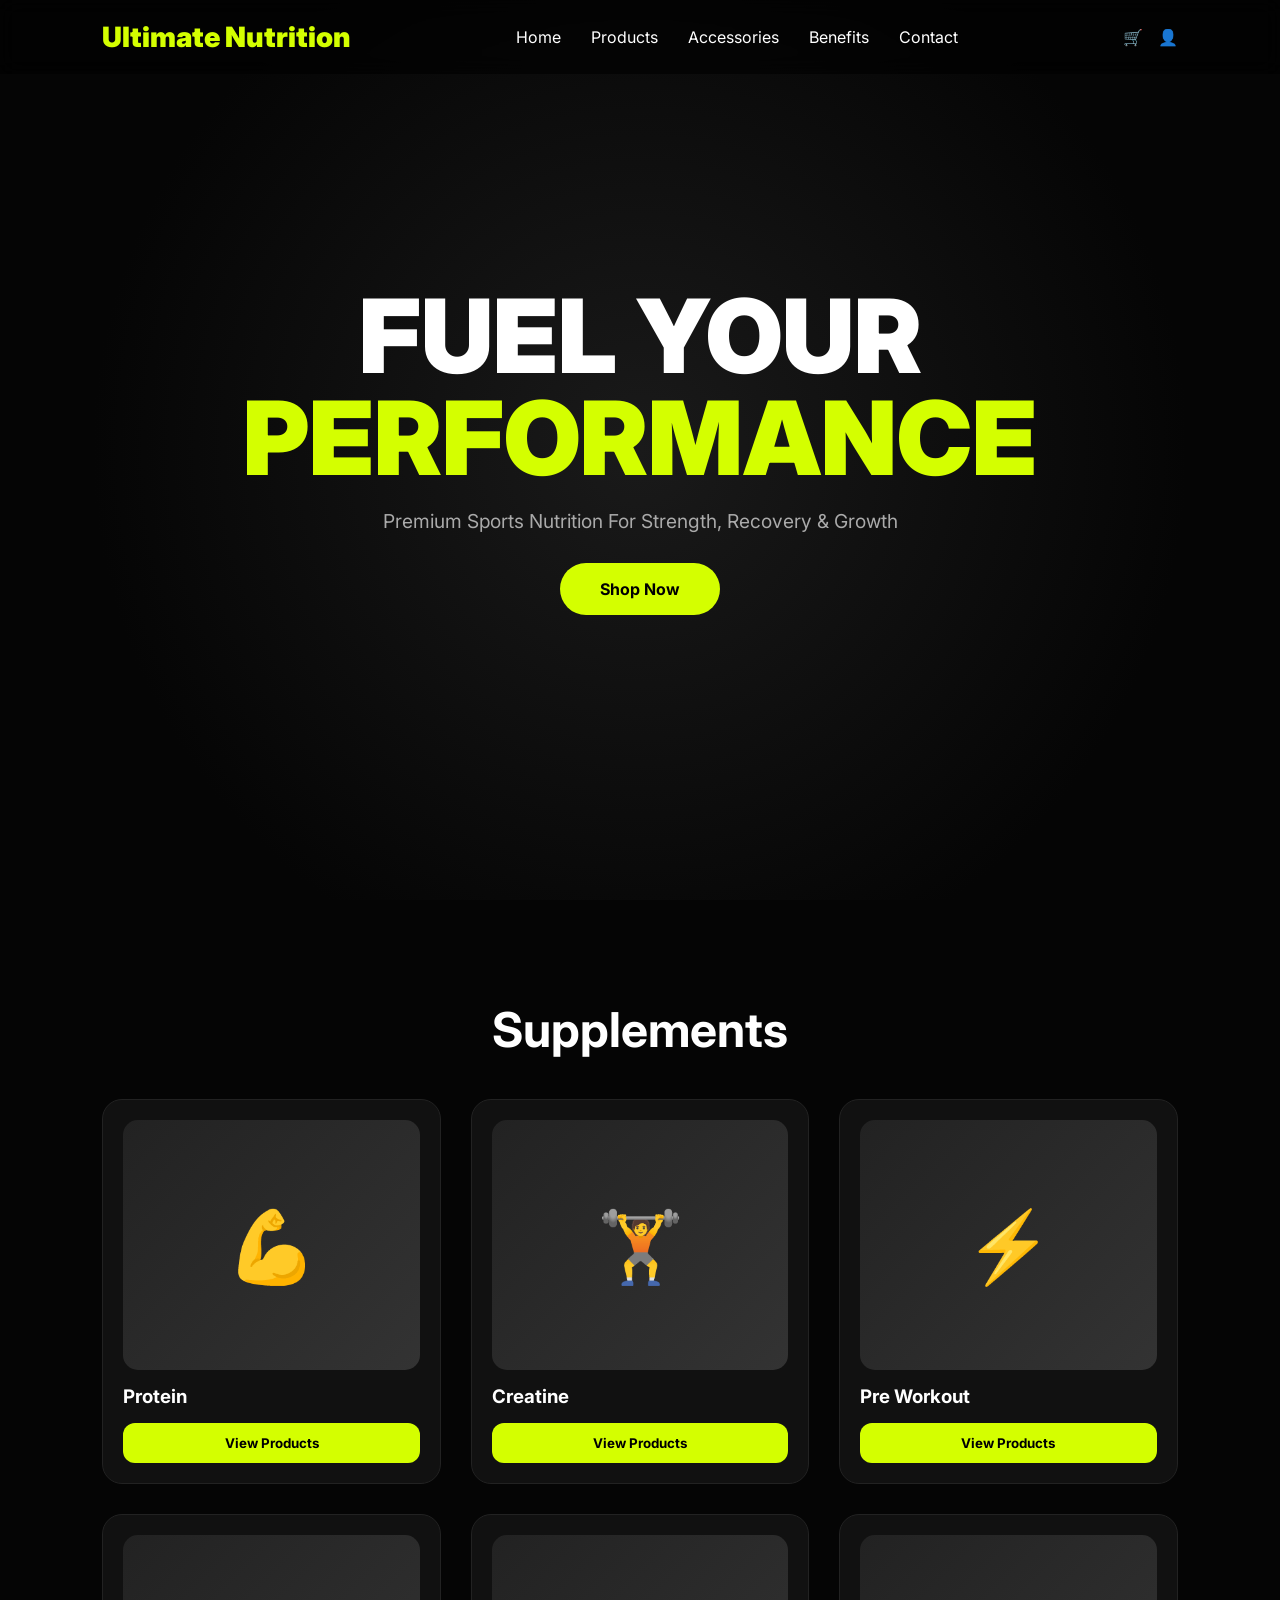
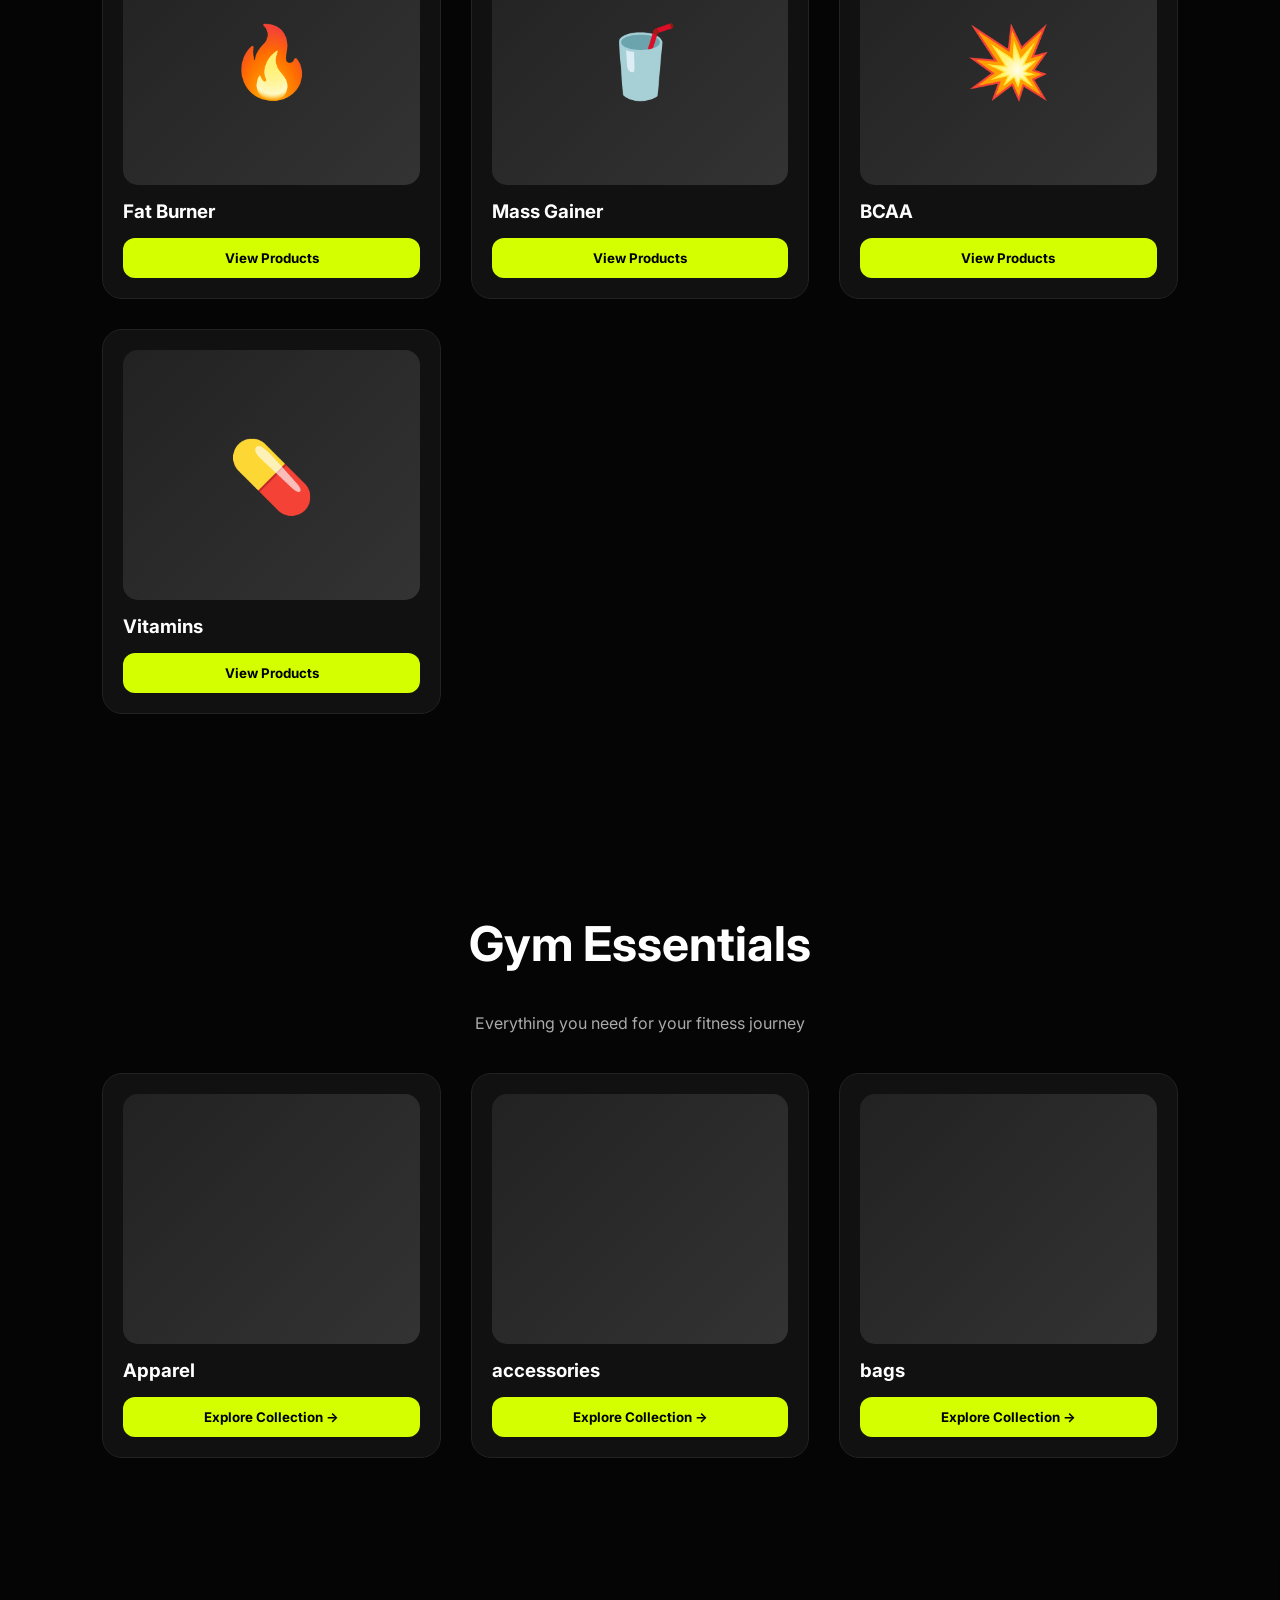
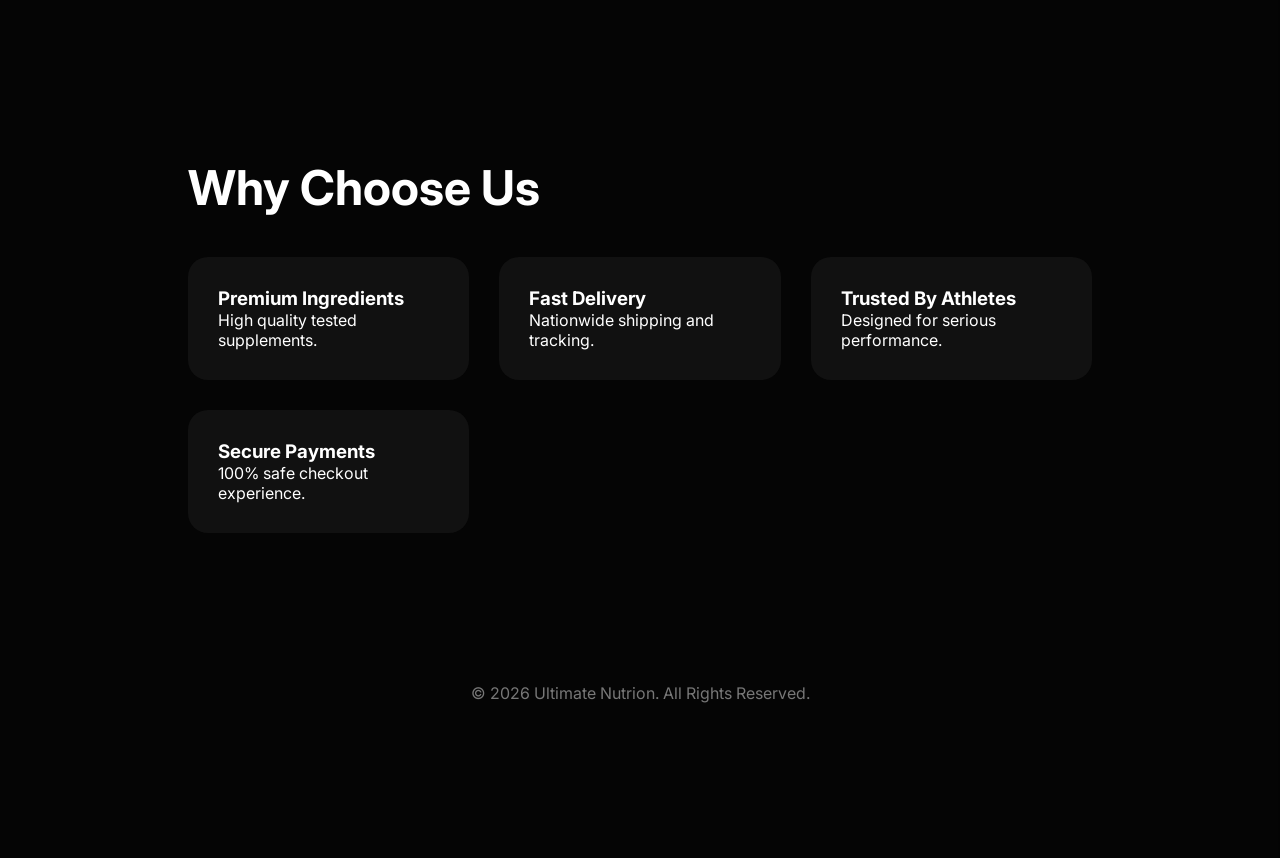
==== 01.html @ a59e11cc "Add files via upload" ====
<!DOCTYPE html>
<html lang="en">
<head>
<meta charset="UTF-8">
<meta name="viewport" content="width=device-width, initial-scale=1.0">
<title>Ultimate Nutrition - Premium Supplements</title>

<link href="https://fonts.googleapis.com/css2?family=Inter:wght@300;400;500;700;900&display=swap" rel="stylesheet">

<style>
*{
margin:0;
padding:0;
box-sizing:border-box;
font-family:Inter,sans-serif;
}

body{
background:#050505;
color:white;
overflow-x:hidden;
}

nav{
position:fixed;
top:0;
width:100%;
padding:20px 8%;
display:flex;
justify-content:space-between;
align-items:center;
background:rgba(0,0,0,.6);
backdrop-filter:blur(10px);
z-index:1000;
}

.logo{
font-size:28px;
font-weight:900;
color:#d4ff00;
}

nav ul{
display:flex;
gap:30px;
list-style:none;
}

nav a{
color:white;
text-decoration:none;
}

.hero{
height:100vh;
display:flex;
align-items:center;
justify-content:center;
text-align:center;
padding:0 20px;
background:
radial-gradient(circle at center,#1a1a1a 0%,#050505 70%);
}

.hero-content{
animation:fadeUp 1s ease forwards;
}

.hero h1{
font-size:clamp(3rem,8vw,7rem);
font-weight:900;
line-height:1;
}

.hero span{
color:#d4ff00;
}

.hero p{
margin-top:20px;
font-size:1.2rem;
color:#aaa;
}

.btn{
display:inline-block;
margin-top:30px;
padding:16px 40px;
background:#d4ff00;
color:black;
font-weight:700;
border-radius:50px;
text-decoration:none;
transition:.3s;
}

.btn:hover{
transform:translateY(-5px);
}

.section{
padding:100px 8%;
}

.section-title{
font-size:3rem;
margin-bottom:40px;
}

.products{
display:grid;
grid-template-columns:repeat(auto-fit,minmax(250px,1fr));
gap:30px;
}

.card{
background:#111;
border:1px solid #222;
border-radius:20px;
padding:20px;
transition:.4s;
}

.card:hover{
transform:translateY(-10px);
border-color:#d4ff00;
}

.product-image{
height:250px;
border-radius:15px;
background:linear-gradient(135deg,#222,#333);
display:flex;
align-items:center;
justify-content:center;
font-size:70px;
}

.card h3{
margin-top:15px;
}

.price{
margin-top:10px;
font-size:24px;
font-weight:700;
color:#d4ff00;
}

.buy{
margin-top:15px;
width:100%;
padding:12px;
border:none;
border-radius:12px;
background:#d4ff00;
font-weight:700;
cursor:pointer;
}

.features{
display:grid;
grid-template-columns:repeat(auto-fit,minmax(250px,1fr));
gap:30px;
}

.feature{
background:#111;
padding:30px;
border-radius:20px;
}

footer{
padding:50px;
text-align:center;
color:#777;
}

.reveal{
opacity:0;
transform:translateY(50px);
transition:1s;
}

.reveal.active{
opacity:1;
transform:translateY(0);
}

@keyframes fadeUp{
from{
opacity:0;
transform:translateY(100px);
}
to{
opacity:1;
transform:translateY(0);
}
}
.hamburger{
    display:none;
    font-size:30px;
    cursor:pointer;
}

@media(max-width:768px){

    nav ul{
        position:absolute;
        top:80px;
        left:-100%;
        width:100%;
        flex-direction:column;
        background:#111;
        padding:30px;
        transition:.4s;
    }

    nav ul.active{
        left:0;
    }

    .hamburger{
        display:block;
    }
}
.account{
position:relative;
display:flex;
align-items:center;
}
.nav-icons{
display:flex;
align-items:center;
gap:15px;
}

.nav-icons a{
color:white;
text-decoration:none;
display:flex;
align-items:center;
}
.dropdown{
display:none;
position:absolute;
right:0;
top:40px;
background:#111;
padding:15px;
border-radius:10px;
min-width:150px;
}

.dropdown a{
display:block;
padding:10px;
color:white;
text-decoration:none;
}

.dropdown.show{
display:block;
}
.cart-sidebar{
position:fixed;
top:0;
right:-400px;
width:380px;
height:100vh;
background:#111;
z-index:99999;
transition:.4s;
padding:20px;
overflow-y:auto;
border-left:2px solid #d4ff00;
}

.cart-sidebar.active{
right:0;
}

.cart-header{
display:flex;
justify-content:space-between;
align-items:center;
margin-bottom:20px;
}

.cart-header span{
cursor:pointer;
font-size:24px;
}

.cart-item{
background:#1a1a1a;
padding:18px;
border-radius:15px;
margin-bottom:15px;
border:1px solid #333;
transition:.3s;
}

.cart-item:hover{
border-color:#d4ff00;
}
.qty-btn{
width:35px;
height:35px;
border:none;
background:#d4ff00;
font-size:18px;
font-weight:bold;
cursor:pointer;
border-radius:8px;
margin:0 8px;
}

.checkout-btn{
width:100%;
padding:15px;
background:#d4ff00;
border:none;
border-radius:12px;
font-weight:700;
margin-top:15px;
}
</style>
<link rel="stylesheet" href="cart.css">

</head>

<body>
<nav>

    <div class="hamburger" onclick="toggleMenu()">
        ☰
    </div>

    <div class="logo">
        Ultimate Nutrition
    </div>

    <ul>
        <li><a href="#">Home</a></li>
        <li><a href="#products">Products</a></li>
        <li><a href="#accessories">Accessories</a></li>
        <li><a href="#features">Benefits</a></li>
        <li><a href="#">Contact</a></li>
    </ul>

    <div class="nav-icons">

       <a href="#" id="cartBtn">🛒</a>

        <div class="account">

            <a href="#" id="profileLink">👤</a>

            <div class="dropdown" id="accountMenu">

                <a href="profile.html">My Profile</a>

                <a href="orders.html">My Orders</a>

                <a href="#" onclick="logout()">
                    Logout
                </a>

            </div>

        </div>

    </div>

</nav>
<section class="hero">

<div class="hero-content">

<h1>
FUEL YOUR
<span>PERFORMANCE</span>
</h1>

<p>
Premium Sports Nutrition For Strength, Recovery & Growth
</p>

<a href="#products" class="btn">
Shop Now
</a>

</div>

</section>

<section class="section reveal" id="products">

<center><h2 class="section-title">
Supplements
</h2></center>

<div class="products">
<div class="products">

<!-- PROTEIN -->
<div class="card"
onclick="window.location.href='product.html?category=whey-concentrate'">

<div class="product-image">💪</div>

<h3>Protein</h3>

<button class="buy">
View Products
</button>

</div>

<!-- CREATINE -->
<div class="card"
onclick="window.location.href='product.html?category=creatine'">

<div class="product-image">🏋️</div>

<h3>Creatine</h3>

<button class="buy">
View Products
</button>

</div>

<!-- PRE WORKOUT -->
<div class="card"
onclick="window.location.href='product.html?category=pre-workout'">

<div class="product-image">⚡</div>

<h3>Pre Workout</h3>

<button class="buy">
View Products
</button>

</div>

<!-- FAT BURNER -->
<div class="card"
onclick="window.location.href='product.html?category=fat-burner'">

<div class="product-image">🔥</div>

<h3>Fat Burner</h3>

<button class="buy">
View Products
</button>

</div>

<!-- MASS GAINER -->
<div class="card"
onclick="window.location.href='product.html?category=mass-gainer'">

<div class="product-image">🥤</div>

<h3>Mass Gainer</h3>

<button class="buy">
View Products
</button>

</div>

<!-- BCAA -->
<div class="card"
onclick="window.location.href='product.html?category=bcaa'">

<div class="product-image">💥</div>

<h3>BCAA</h3>

<button class="buy">
View Products
</button>

</div>

<!-- VITAMINS -->
<div class="card"
onclick="window.location.href='product.html?category=vitamins'">

<div class="product-image">💊</div>

<h3>Vitamins</h3>

<button class="buy">
View Products
</button>

</div>

</div>

</div>

</div>
</section>
</section>
<!-- gym accesories -->
<section class="section reveal" id="accessories">

<center>
<h2 class="section-title">
Gym Essentials
</h2>
<p style="color:#aaa;margin-bottom:40px;">
Everything you need for your fitness journey
</p>
</center>

<div class="products">

<div class="card">
<div class="product-image"></div>
<h3>Apparel</h3>
<button class="buy">Explore Collection →</button>
</div>

<div class="card">
<div class="product-image"></div>
<h3>accessories</h3>
<button class="buy">Explore Collection →</button>
</div>

<div class="card">
<div class="product-image"></div>
<h3>bags</h3>
<button class="buy">Explore Collection →</button>
</div>



</div>

</section>


<section class="section reveal" id="products">

<section class="section reveal" id="features">

<h2 class="section-title">
Why Choose Us
</h2>

<div class="features">

<div class="feature">
<h3>Premium Ingredients</h3>
<p>High quality tested supplements.</p>
</div>

<div class="feature">
<h3>Fast Delivery</h3>
<p>Nationwide shipping and tracking.</p>
</div>

<div class="feature">
<h3>Trusted By Athletes</h3>
<p>Designed for serious performance.</p>
</div>

<div class="feature">
<h3>Secure Payments</h3>
<p>100% safe checkout experience.</p>
</div>
</section>

</div>
<div id="cartSidebar" class="cart-sidebar">

    <div class="cart-header">
        <h2>My Cart</h2>
        <span onclick="closeCart()">✖</span>
    </div>

    <div id="cartItems"></div>

    <div class="cart-footer">
        <h3 id="cartTotal">₹0</h3>

        <button class="checkout-btn">
            Checkout
        </button>
    </div>

</div>



<footer>
© 2026 Ultimate Nutrion. All Rights Reserved.
</footer>


<script>
    function toggleMenu(){
    document.querySelector("nav ul")
    .classList.toggle("active");
}

document.querySelectorAll('a[href^="#"]').forEach(anchor=>{

anchor.addEventListener('click',function(e){

const target =
this.getAttribute('href');

if(target === "#"){
return;
}

e.preventDefault();

const element =
document.querySelector(target);

if(element){

element.scrollIntoView({
behavior:'smooth'
});

}

});

});

const reveals=document.querySelectorAll(".reveal");

function reveal(){
reveals.forEach(el=>{
const top=el.getBoundingClientRect().top;
const height=window.innerHeight;

if(top<height-100){
el.classList.add("active");
}
});
}

window.addEventListener("scroll",reveal);
reveal();
const user =
JSON.parse(localStorage.getItem("user"));

const loggedIn =
localStorage.getItem("loggedIn");

if(user && loggedIn){

document.getElementById("profileLink")
.innerHTML = user.name;

}
const profileLink =
document.getElementById("profileLink");

const accountMenu =
document.getElementById("accountMenu");

profileLink.addEventListener("click",(e)=>{

e.preventDefault();

if(!loggedIn){

window.location.href="login.html";
return;

}

accountMenu.classList.toggle("show");

});
function logout(){

localStorage.removeItem("loggedIn");

window.location.href="index.html";

}

</script>

<script src="cart.js"></script>
<script>
document.addEventListener("DOMContentLoaded",function(){

    const cartBtn=document.getElementById("cartBtn");

    cartBtn.addEventListener("click",function(e){

        e.preventDefault();

        openCart();

    });

});
</script>
</body>
</html>
---- cart.css ----
.cart-sidebar{
position:fixed;
top:0;
right:-420px;
width:380px;
height:100vh;
background:#111;
z-index:999999;
transition:.4s ease;
overflow-y:auto;
padding:20px;
border-left:2px solid #d4ff00;
box-shadow:-5px 0 25px rgba(0,0,0,.5);
}

.cart-sidebar.active{
right:0;
}

.cart-header{
display:flex;
justify-content:space-between;
align-items:center;
margin-bottom:20px;
}

.cart-header h2{
font-size:24px;
}

.cart-header span{
font-size:26px;
cursor:pointer;
}

.cart-item{
display:flex;
gap:15px;
background:#1a1a1a;
padding:12px;
border-radius:12px;
margin-bottom:15px;
}

.cart-item img{
width:70px;
height:70px;
object-fit:cover;
border-radius:10px;
}

.cart-details{
flex:1;
}

.cart-details h4{
margin-bottom:6px;
}

.cart-price{
color:#d4ff00;
font-weight:bold;
margin:5px 0;
}

.qty-box{
display:flex;
align-items:center;
gap:8px;
margin-top:8px;
}

.qty-btn{
width:30px;
height:30px;
border:none;
background:#d4ff00;
border-radius:6px;
font-weight:bold;
cursor:pointer;
}

.remove-btn{
margin-top:10px;
background:#ff3b3b;
border:none;
color:#fff;
padding:6px 12px;
border-radius:6px;
cursor:pointer;
}

.cart-footer{
margin-top:20px;
border-top:1px solid #333;
padding-top:20px;
}

.checkout-btn{
width:100%;
padding:14px;
border:none;
background:#d4ff00;
font-weight:bold;
border-radius:10px;
cursor:pointer;
margin-top:15px;
}
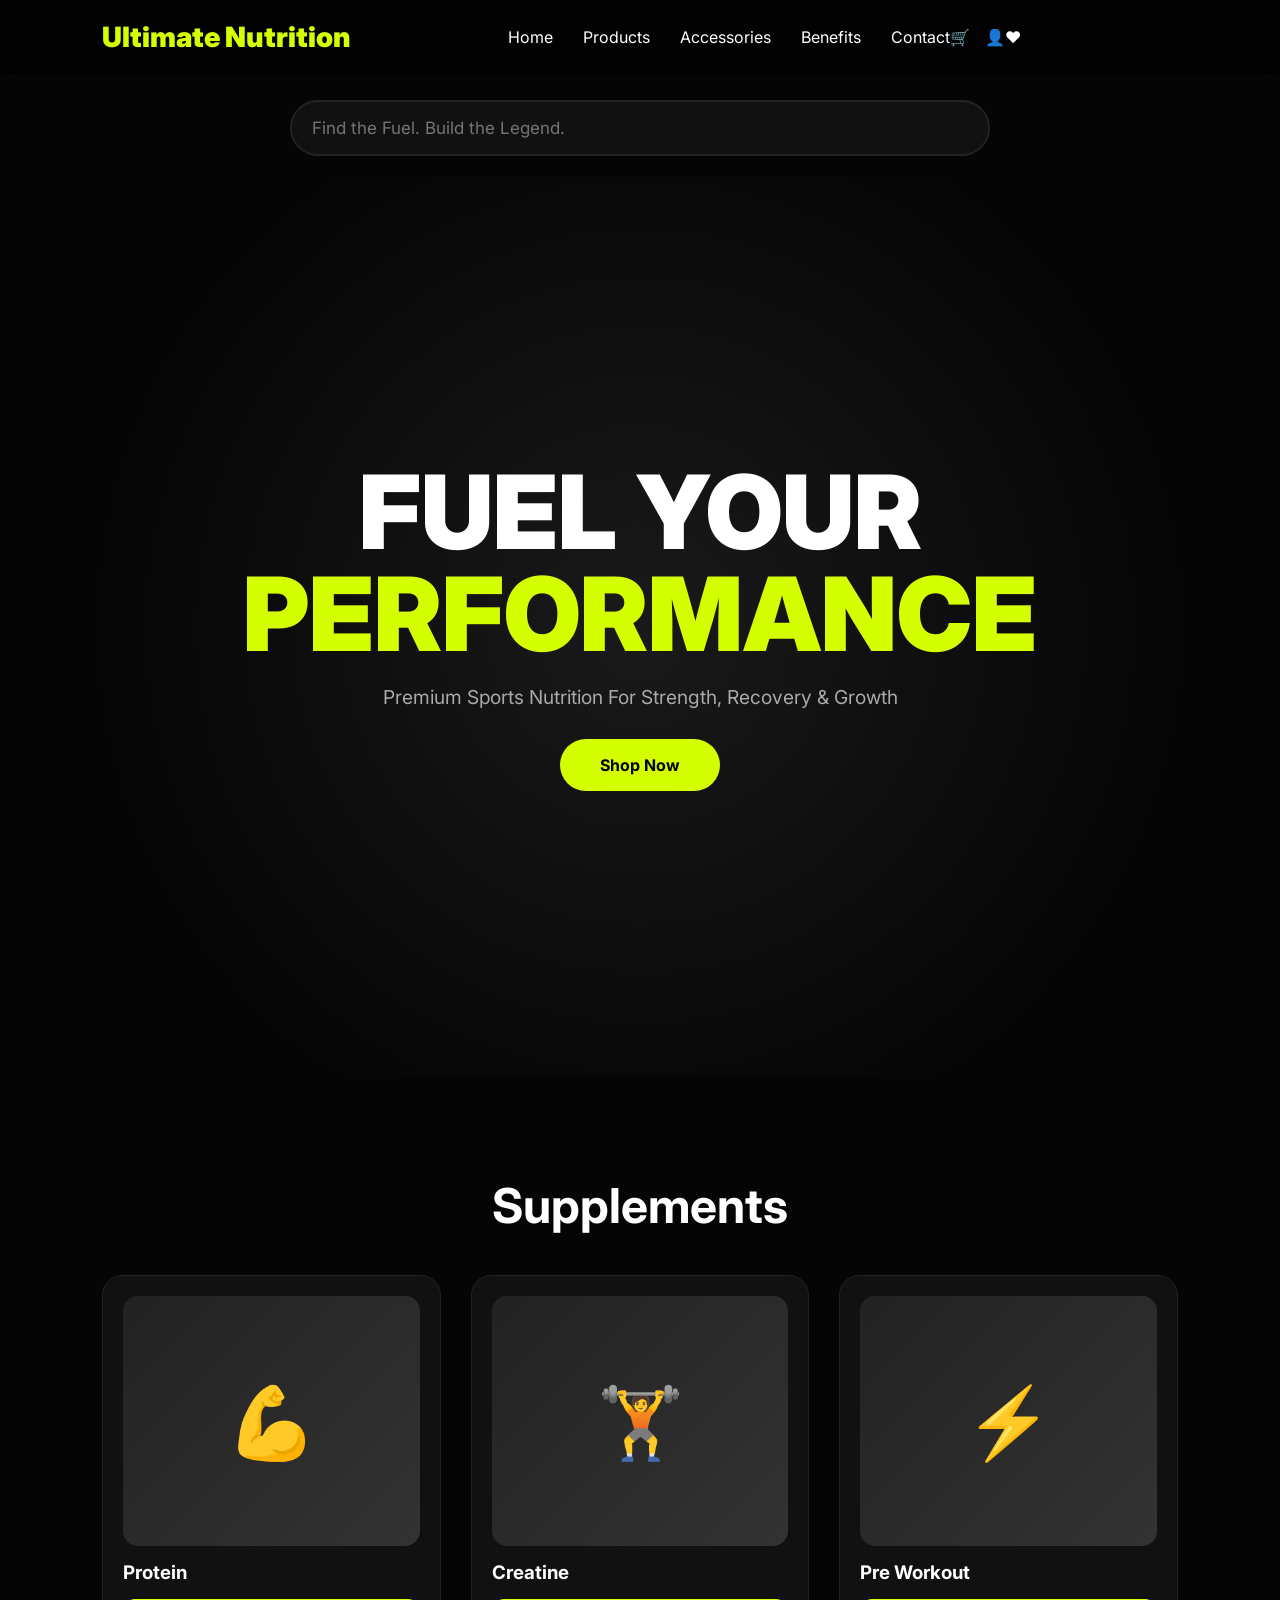
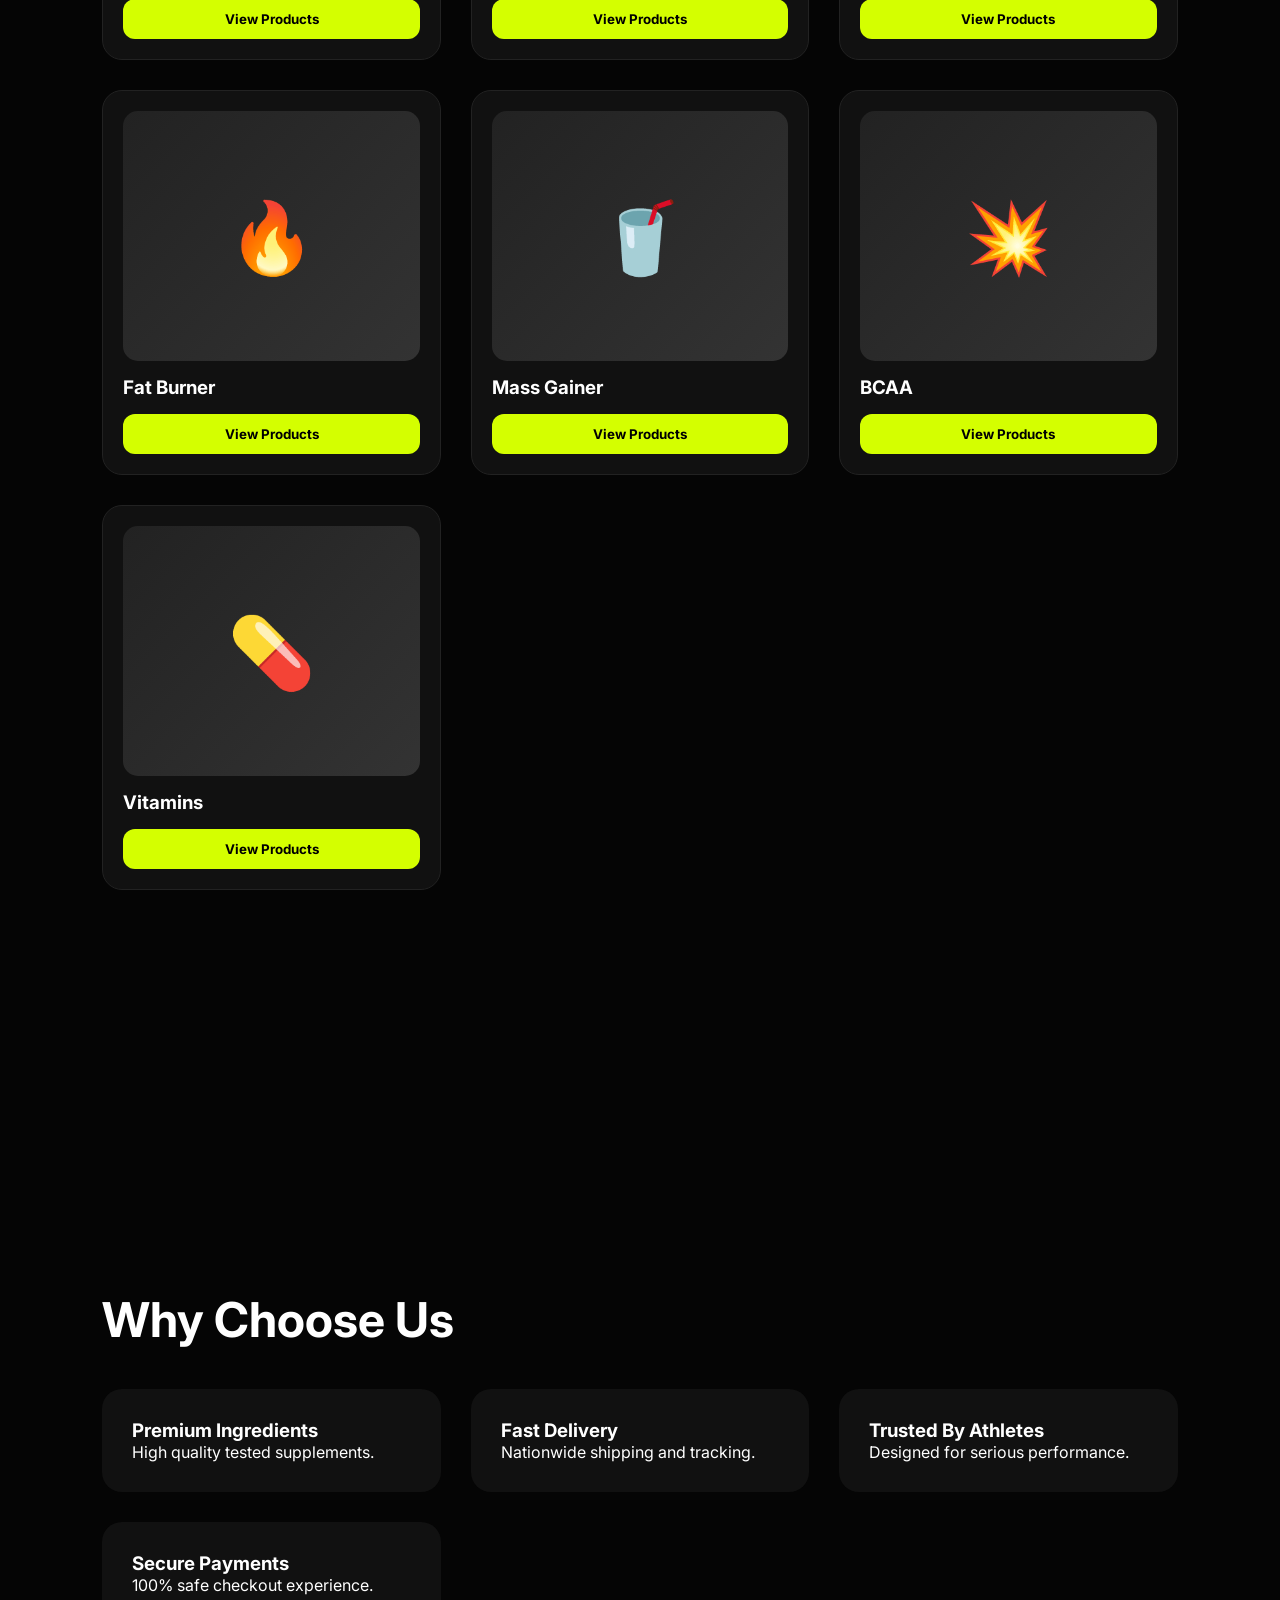
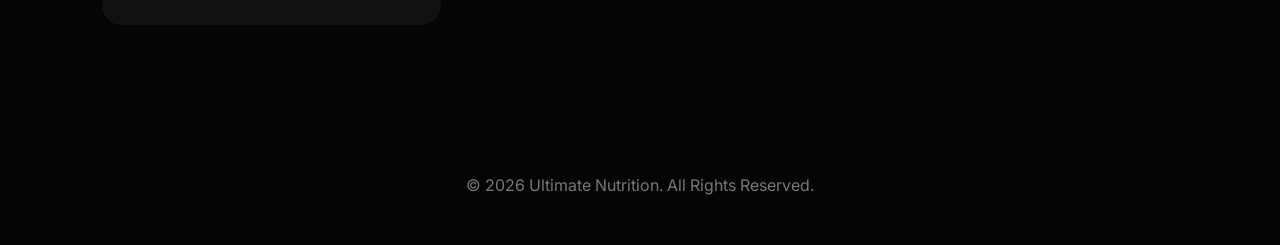
==== commit 876d570b: "Add files via upload" ====
--- a/01.html
+++ b/01.html
@@ -263,23 +263,6 @@
 .dropdown.show{
 display:block;
 }
-.cart-sidebar{
-position:fixed;
-top:0;
-right:-400px;
-width:380px;
-height:100vh;
-background:#111;
-z-index:99999;
-transition:.4s;
-padding:20px;
-overflow-y:auto;
-border-left:2px solid #d4ff00;
-}
-
-.cart-sidebar.active{
-right:0;
-}
 
 .cart-header{
 display:flex;
@@ -326,6 +309,174 @@
 font-weight:700;
 margin-top:15px;
 }
+.nav-search{
+
+    flex:1;
+
+    display:flex;
+
+    justify-content:center;
+
+    margin:0 30px;
+
+}
+
+.nav-search input{
+
+    width:100%;
+    max-width:420px;
+
+    padding:12px 18px;
+
+    border:none;
+
+    border-radius:30px;
+
+    background:#1a1a1a;
+
+    color:white;
+
+    outline:none;
+
+    border:2px solid #333;
+
+    transition:.3s;
+
+}
+
+.nav-search input:focus{
+
+    border-color:#d4ff00;
+
+}
+@media(max-width:768px){
+
+    .nav-search{
+
+        width:100%;
+        order:3;
+        margin-top:15px;
+
+    }
+
+    .nav-search input{
+
+        max-width:100%;
+        width:100%;
+
+    }
+
+    nav{
+
+        flex-wrap:wrap;
+
+    }
+
+}
+.search-wrapper{
+    width:100%;
+    background:#050505;
+    padding:20px 8% 20px;   /* Top Right Bottom Left */
+    margin-top:80px;         /* 👈 Moves it down */
+    position:relative;
+}
+
+#searchInput{
+
+    width:100%;
+    max-width:700px;
+
+    display:block;
+
+    margin:auto;
+
+    padding:16px 20px;
+
+    border-radius:40px;
+
+    border:2px solid #222;
+
+    background:#111;
+
+    color:white;
+
+    font-size:17px;
+
+    outline:none;
+
+}
+
+#searchInput:focus{
+
+    border-color:#d4ff00;
+
+}
+
+#searchResults{
+
+    max-width:700px;
+
+    margin:auto;
+
+    background:#111;
+
+    border-radius:15px;
+
+    overflow:hidden;
+
+    margin-top:5px;
+
+    display:none;
+
+    border:1px solid #222;
+
+}
+
+.search-item{
+
+    display:flex;
+
+    align-items:center;
+
+    gap:15px;
+
+    padding:15px;
+
+    cursor:pointer;
+
+    transition:.3s;
+
+}
+
+.search-item:hover{
+
+    background:#222;
+
+}
+
+.search-item img{
+
+    width:60px;
+
+    height:60px;
+
+    object-fit:cover;
+
+    border-radius:10px;
+
+}
+
+.search-item h4{
+
+    color:white;
+
+}
+
+.search-item p{
+
+    color:#d4ff00;
+
+}
 </style>
 <link rel="stylesheet" href="cart.css">
 
@@ -341,6 +492,7 @@
     <div class="logo">
         Ultimate Nutrition
     </div>
+    <div class="nav-search">
 
     <ul>
         <li><a href="#">Home</a></li>
@@ -357,6 +509,7 @@
         <div class="account">
 
             <a href="#" id="profileLink">👤</a>
+            <a href="wishlist.html">❤️</a>
 
             <div class="dropdown" id="accountMenu">
 
@@ -375,6 +528,16 @@
     </div>
 
 </nav>
+<div class="search-wrapper">
+
+    <input
+    type="text"
+    id="searchInput"
+    placeholder="Find the Fuel. Build the Legend.">
+
+    <div id="searchResults"></div>
+
+</div>
 <section class="hero">
 
 <div class="hero-content">
@@ -514,73 +677,44 @@
 <section class="section reveal" id="accessories">
 
 <center>
-<h2 class="section-title">
-Gym Essentials
-</h2>
-<p style="color:#aaa;margin-bottom:40px;">
-Everything you need for your fitness journey
-</p>
-</center>
-
-<div class="products">
-
-<div class="card">
-<div class="product-image"></div>
-<h3>Apparel</h3>
-<button class="buy">Explore Collection →</button>
-</div>
-
-<div class="card">
-<div class="product-image"></div>
-<h3>accessories</h3>
-<button class="buy">Explore Collection →</button>
-</div>
-
-<div class="card">
-<div class="product-image"></div>
-<h3>bags</h3>
-<button class="buy">Explore Collection →</button>
-</div>
-
-
-
-</div>
-
 </section>
 
-
-<section class="section reveal" id="products">
+<!-- FEATURES -->
 
 <section class="section reveal" id="features">
 
-<h2 class="section-title">
-Why Choose Us
-</h2>
-
-<div class="features">
-
-<div class="feature">
-<h3>Premium Ingredients</h3>
-<p>High quality tested supplements.</p>
-</div>
-
-<div class="feature">
-<h3>Fast Delivery</h3>
-<p>Nationwide shipping and tracking.</p>
-</div>
-
-<div class="feature">
-<h3>Trusted By Athletes</h3>
-<p>Designed for serious performance.</p>
-</div>
-
-<div class="feature">
-<h3>Secure Payments</h3>
-<p>100% safe checkout experience.</p>
-</div>
+    <h2 class="section-title">
+        Why Choose Us
+    </h2>
+
+    <div class="features">
+
+        <div class="feature">
+            <h3>Premium Ingredients</h3>
+            <p>High quality tested supplements.</p>
+        </div>
+
+        <div class="feature">
+            <h3>Fast Delivery</h3>
+            <p>Nationwide shipping and tracking.</p>
+        </div>
+
+        <div class="feature">
+            <h3>Trusted By Athletes</h3>
+            <p>Designed for serious performance.</p>
+        </div>
+
+        <div class="feature">
+            <h3>Secure Payments</h3>
+            <p>100% safe checkout experience.</p>
+        </div>
+
+    </div>
+
 </section>
 
-</div>
+<!-- CART -->
+
 <div id="cartSidebar" class="cart-sidebar">
 
     <div class="cart-header">
@@ -600,10 +734,8 @@
 
 </div>
 
-
-
 <footer>
-© 2026 Ultimate Nutrion. All Rights Reserved.
+    © 2026 Ultimate Nutrition. All Rights Reserved.
 </footer>
 
 
@@ -697,6 +829,61 @@
 }
 
 </script>
+<script src="products.js"></script>
+
+<script>
+const searchInput = document.getElementById("searchInput");
+const searchResults = document.getElementById("searchResults");
+
+searchInput.addEventListener("keyup", function () {
+
+    const keyword = this.value.toLowerCase().trim();
+
+    searchResults.innerHTML = "";
+
+    if (keyword === "") {
+        searchResults.style.display = "none";
+        return;
+    }
+
+    let found = false;
+
+    for (let category in products) {
+
+        products[category].forEach(product => {
+
+            if (
+                product.name.toLowerCase().includes(keyword) ||
+                product.description.toLowerCase().includes(keyword)
+            ) {
+
+                found = true;
+
+                searchResults.innerHTML += `
+                    <div class="search-item"
+                    onclick="window.location.href='detail.html?id=${product.id}'">
+
+                        <img src="${product.image}" alt="">
+
+                        <div>
+                            <h4>${product.name}</h4>
+                            <p>₹${product.price}</p>
+                        </div>
+
+                    </div>
+                `;
+            }
+
+        });
+
+    }
+
+    searchResults.style.display = found ? "block" : "none";
+
+});
+</script>
+
+
 
 <script src="cart.js"></script>
 <script>
--- a/cart.css
+++ b/cart.css
@@ -1,16 +1,29 @@
 .cart-sidebar{
-position:fixed;
-top:0;
-right:-420px;
-width:380px;
-height:100vh;
-background:#111;
-z-index:999999;
-transition:.4s ease;
-overflow-y:auto;
-padding:20px;
-border-left:2px solid #d4ff00;
-box-shadow:-5px 0 25px rgba(0,0,0,.5);
+    position: fixed;
+    top: 0;
+    right: -400px;
+    width: 380px;
+    height: 100vh;
+
+    background: #111;
+    color: white;
+
+    z-index: 999999;
+
+    transition: right .3s ease;
+
+    overflow-y: auto;
+
+    border-left: 2px solid #d4ff00;
+
+    padding: 20px;
+
+    margin: 0;
+
+    transform: none !important;
+}
+.cart-sidebar.active{
+    right:0;
 }
 
 .cart-sidebar.active{
